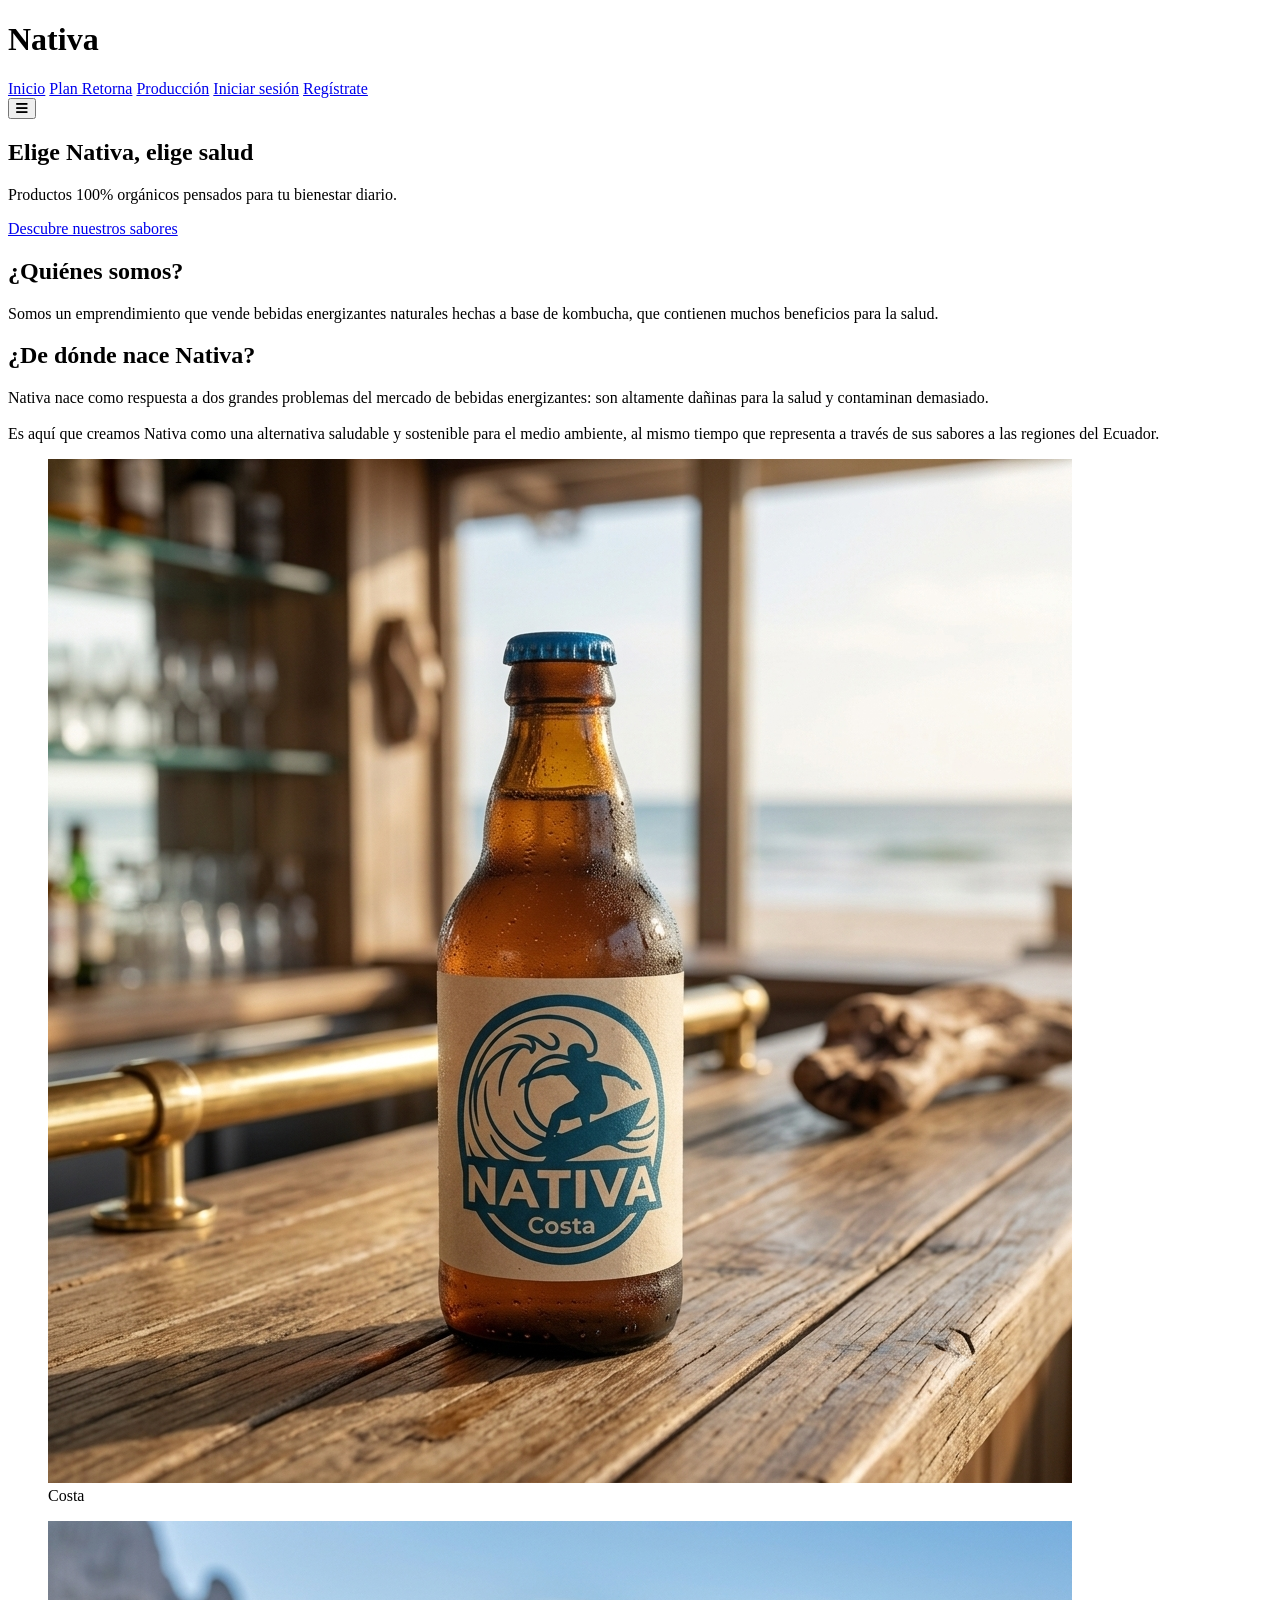
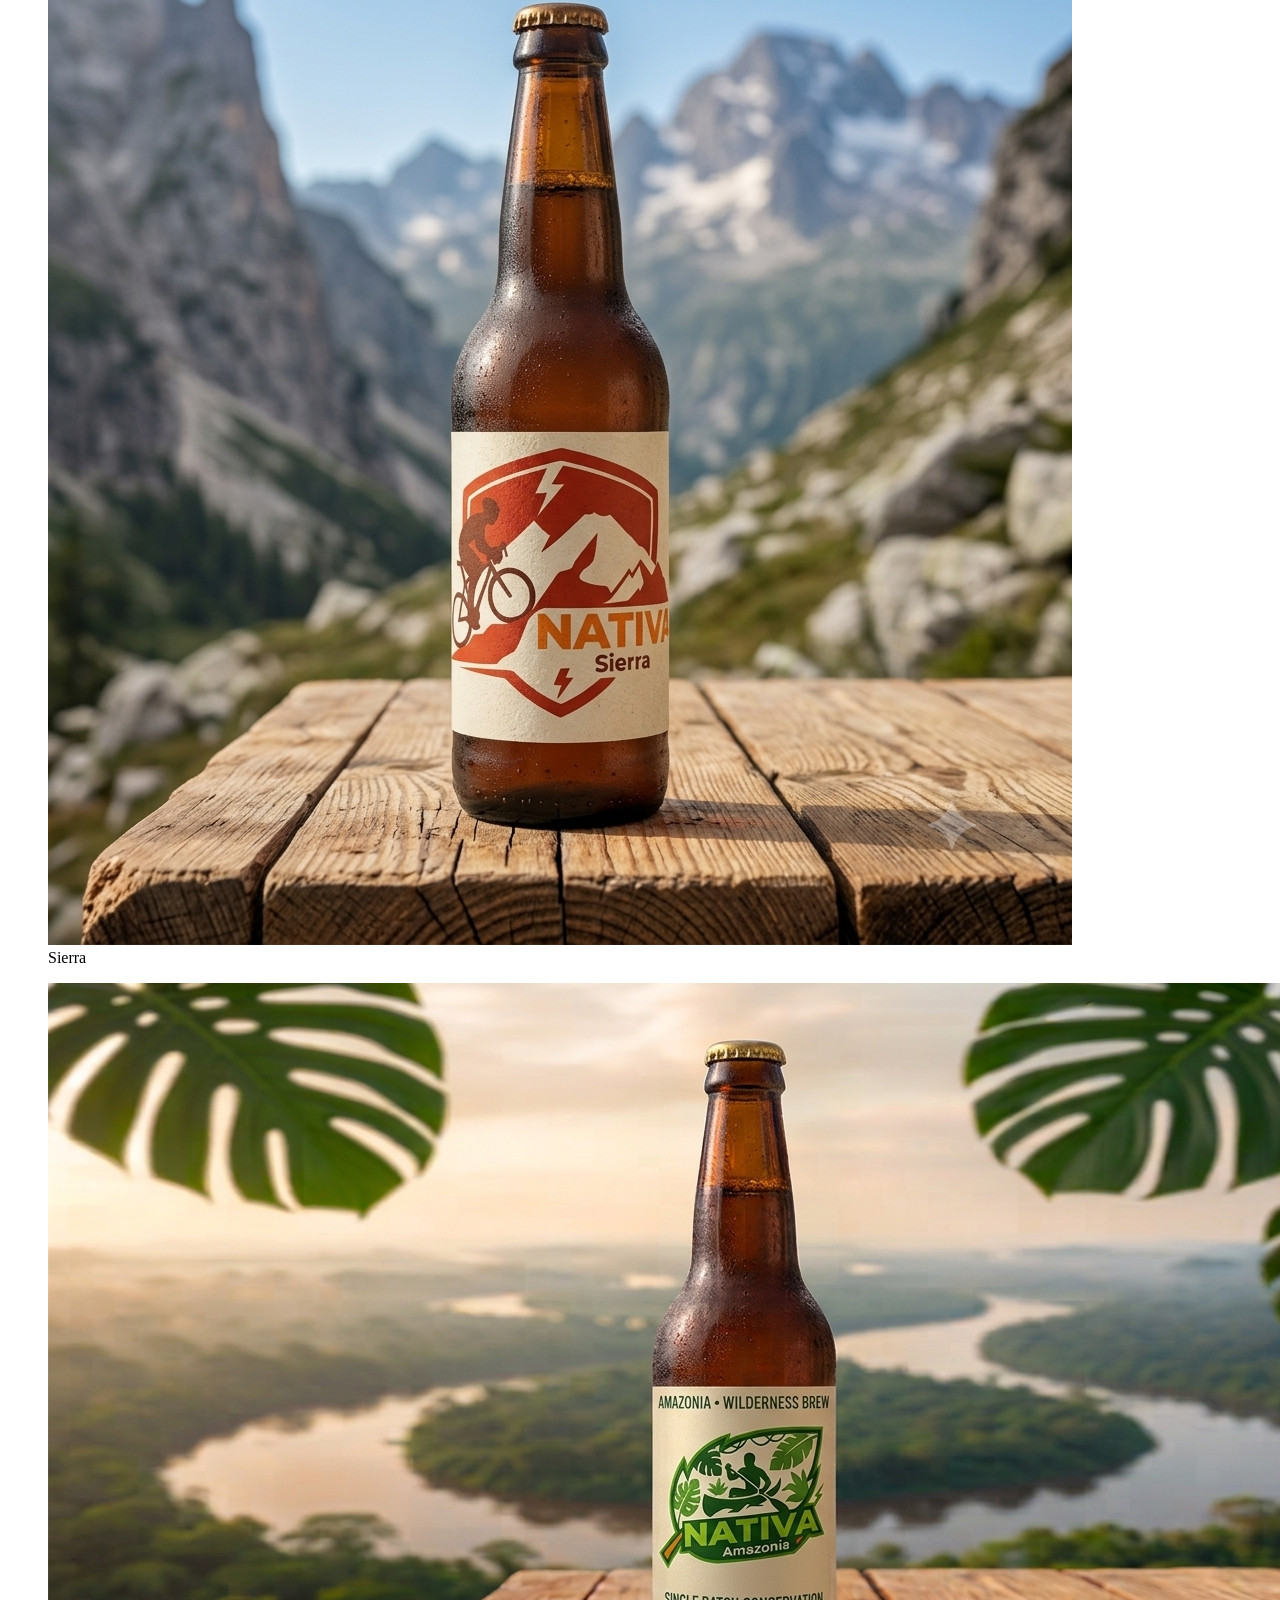
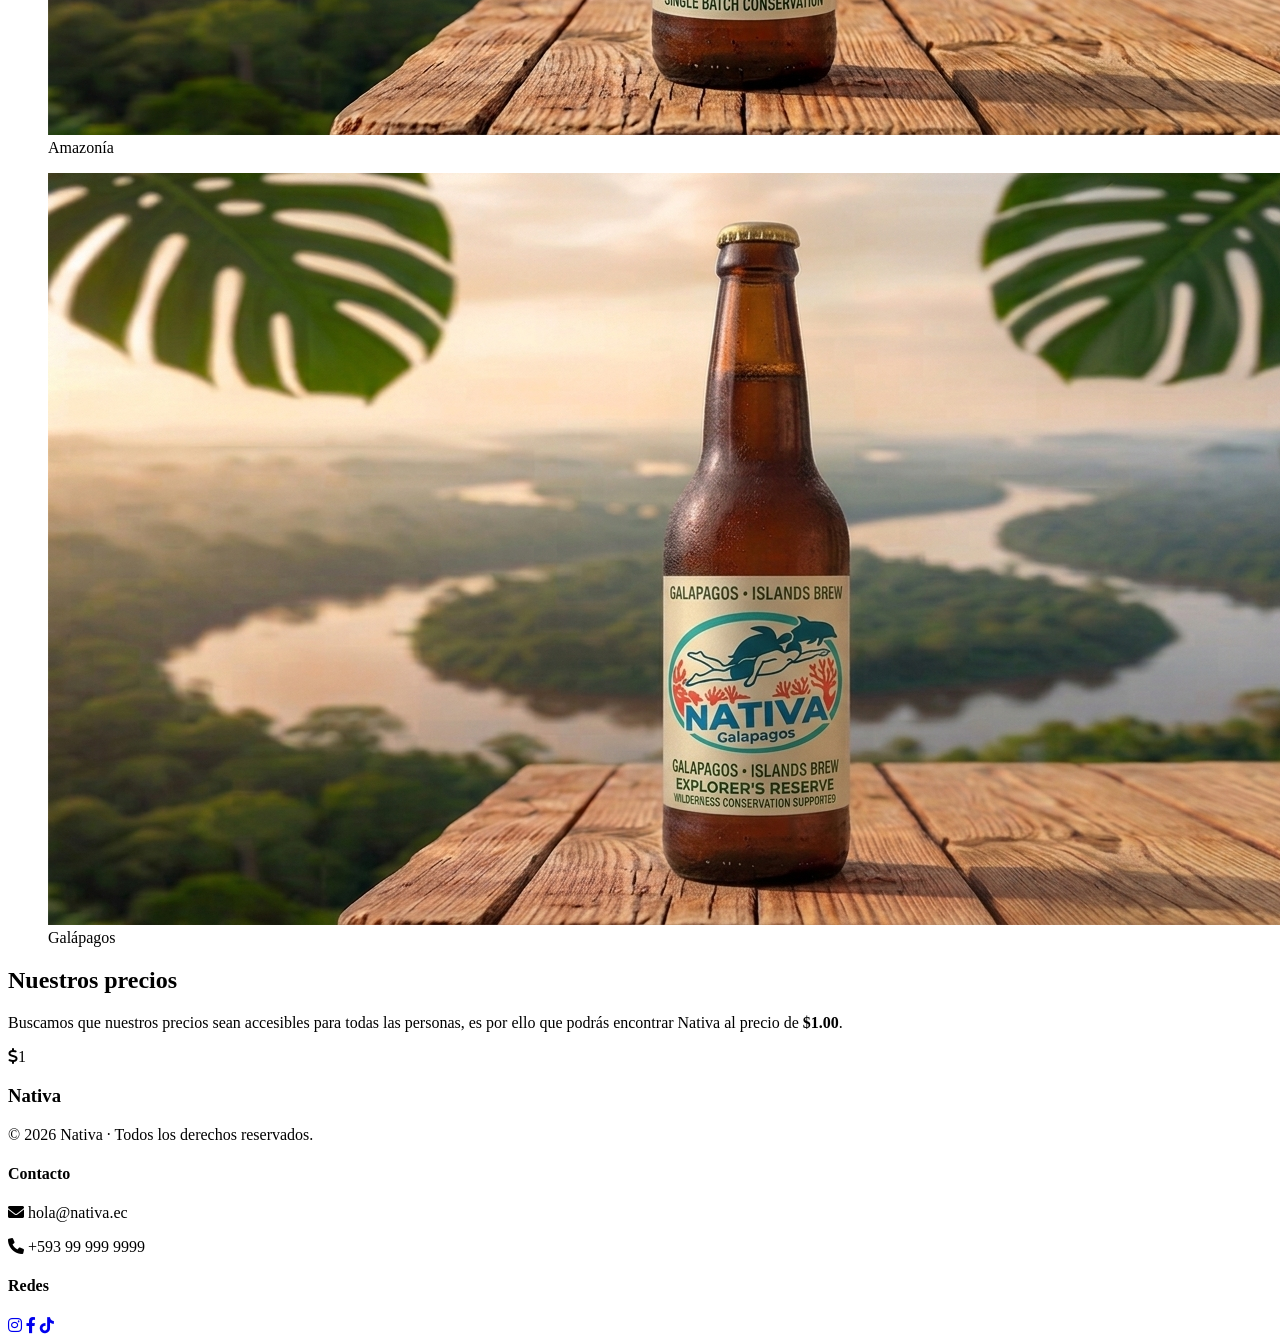
==== docs/index.html @ 1d5a7b98 "Rename index.html to index.html" ====
<!DOCTYPE html>
<html lang="es">
<head>
  <meta charset="UTF-8" />
  <meta name="viewport" content="width=device-width, initial-scale=1.0"/>
  <title>Nativa · Bebida energética natural</title>

  <link rel="preconnect" href="https://fonts.googleapis.com" />
  <link rel="preconnect" href="https://fonts.gstatic.com" crossorigin />
  <link href="https://fonts.googleapis.com/css2?family=Playfair+Display:ital,wght@0,600;0,700;1,600&family=Poppins:wght@300;400;500;600;700&display=swap" rel="stylesheet" />

  <link rel="stylesheet" href="https://cdnjs.cloudflare.com/ajax/libs/font-awesome/6.0.0-beta3/css/all.min.css" />

  <link rel="stylesheet" href="styles.css" />
</head>
<body>

  <header class="header">
    <div class="container header__inner">
      <h1 class="logo">Nativa</h1>
      <nav class="nav">
        <a href="../Pag-principal-NATIVA/index.html">Inicio</a>
        <a href="../Sobre-nosotros/planretorna.html">Plan Retorna</a>
        <a href="../Sobre-nosotros/Procesos de produccion.html">Producción</a>
        <a href="../Logicas/procesar_login.php">Iniciar sesión</a>
        <a href="../Logicas/procesar_registro.php" class="btn btn--registro">Regístrate</a>
      </nav>
      <button class="nav-toggle" aria-label="Abrir menú">
        <i class="fas fa-bars"></i>
      </button>
    </div>
  </header>

  <section class="hero">
    <div class="container hero__content">
      <h2 class="hero__title">Elige Nativa, elige salud</h2>
      <p class="hero__sub">
        Productos 100% orgánicos pensados para tu bienestar diario.
      </p>
      <a href="#sabores" class="btn btn--hero">Descubre nuestros sabores</a>
    </div>
  </section>

  <section class="quienes">
    <div class="container">
      <div class="card card--centered">
        <h2 class="card__title">¿Quiénes somos?</h2>
        <p class="card__text">
          Somos un emprendimiento que vende bebidas energizantes naturales hechas a base de kombucha,
          que contienen muchos beneficios para la salud.
        </p>
      </div>
    </div>
  </section>

  <section class="origen-galeria" id="sabores">
    <div class="container">
      <div class="row">
        
        <div class="col origen">
          <div class="card card--origen">
            <h2 class="card__title">¿De dónde nace Nativa?</h2>
            <p class="card__text">
              Nativa nace como respuesta a dos grandes problemas del mercado de bebidas energizantes:
              son altamente dañinas para la salud y contaminan demasiado.
              <br /><br />
              Es aquí que creamos Nativa como una alternativa saludable y sostenible para el medio ambiente,
              al mismo tiempo que representa a través de sus sabores a las regiones del Ecuador.
            </p>
          </div>
        </div>

        
        <div class="col galeria-acordeon">
          <div class="acordeon">
            
            <figure class="acordeon__item">
              <img src="../Images/nativa.costa.png" alt="Costa" />
              <figcaption class="acordeon__caption">Costa</figcaption>
            </figure>
            <figure class="acordeon__item">
              <img src="../Images/nativa.sierra.png" alt="Sierra" />
              <figcaption class="acordeon__caption">Sierra</figcaption>
            </figure>
            <figure class="acordeon__item">
              <img src="../Images/nativa.amazonia.png" alt="Amazonía" />
              <figcaption class="acordeon__caption">Amazonía</figcaption>
            </figure>
            <figure class="acordeon__item">
              <img src="../Images/nativa.galapagos.png" alt="Galápagos" />
              <figcaption class="acordeon__caption">Galápagos</figcaption>
            </figure>
          </div>
        </div>
      </div>
    </div>
  </section>

  <section class="precios">
    <div class="container">
      <div class="card card--precios">
        <h2 class="card__title">Nuestros precios</h2>
        <p class="card__text">
          Buscamos que nuestros precios sean accesibles para todas las personas,
          es por ello que podrás encontrar Nativa al precio de <strong>$1.00</strong>.
        </p>
        <div class="precios__icono">
          <i class="fas fa-dollar-sign"></i><span>1</span>
        </div>
      </div>
    </div>
  </section>

  <footer class="footer">
    <div class="container footer__inner">
      <div class="footer__col">
        <h3 class="footer__logo">Nativa</h3>
        <p class="footer__copy">
          &copy; 2026 Nativa · Todos los derechos reservados.
        </p>
      </div>
      <div class="footer__col">
        <h4>Contacto</h4>
        <p><i class="fas fa-envelope"></i> hola@nativa.ec</p>
        <p><i class="fas fa-phone"></i> +593 99 999 9999</p>
      </div>
      <div class="footer__col">
        <h4>Redes</h4>
        <div class="footer__social">
          <a href="#"><i class="fab fa-instagram"></i></a>
          <a href="#"><i class="fab fa-facebook-f"></i></a>
          <a href="#"><i class="fab fa-tiktok"></i></a>
        </div>
      </div>
    </div>
  </footer>

  <script>
    const toggle = document.querySelector('.nav-toggle');
    const nav = document.querySelector('.nav');
    toggle?.addEventListener('click', () => {
      nav.classList.toggle('nav--open');
    });
  </script>
</body>
</html>
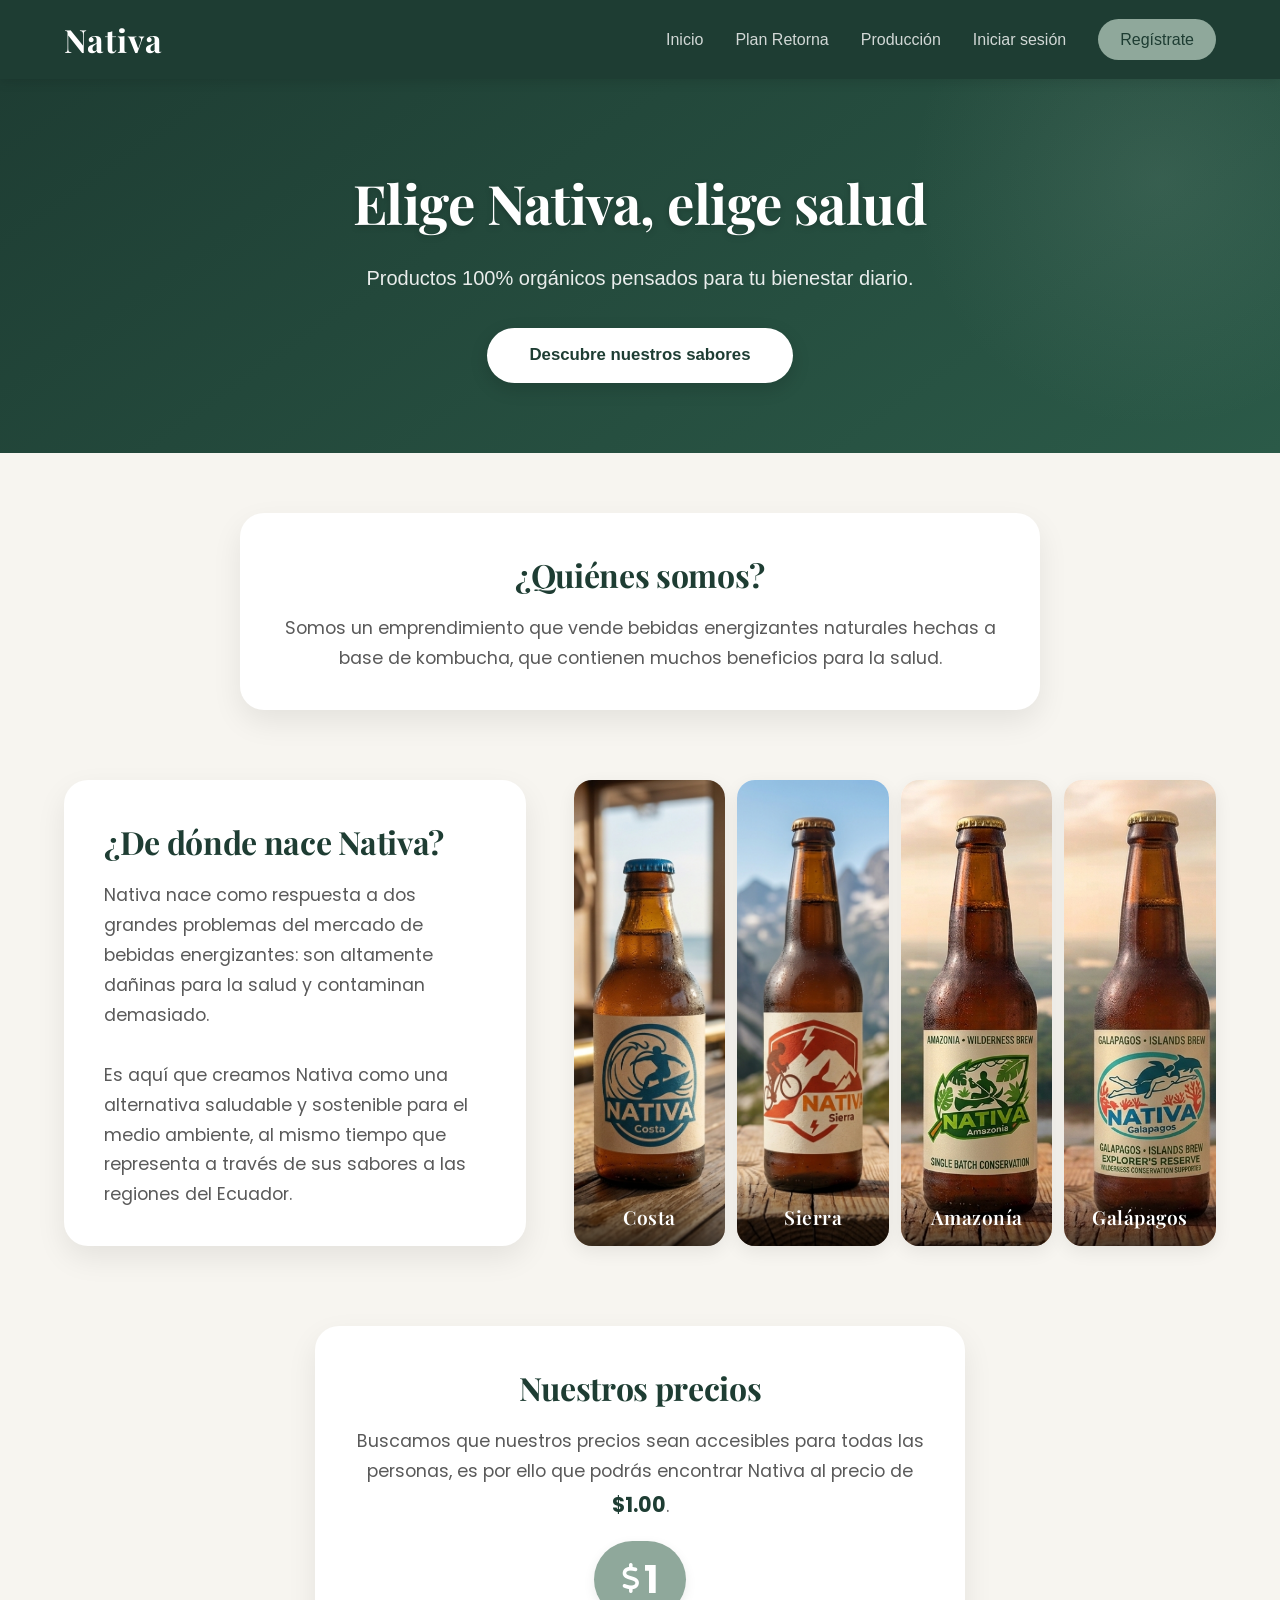
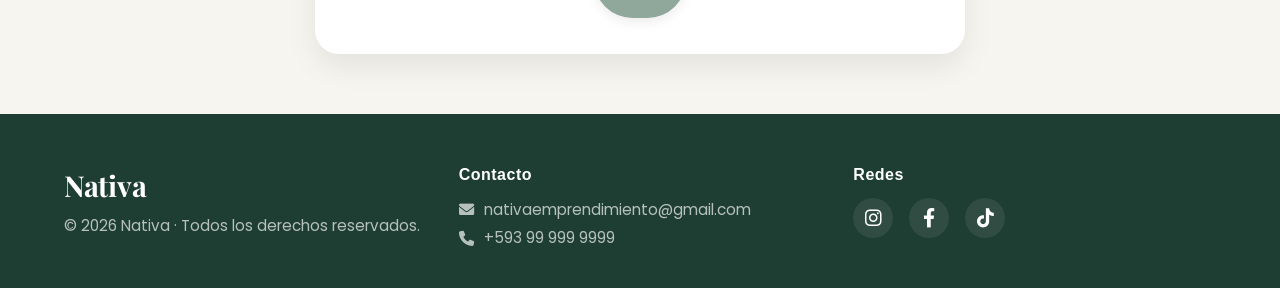
==== commit ea2ac739: "Update contact email in footer" ====
--- a/docs/index.html
+++ b/docs/index.html
@@ -121,7 +121,7 @@
       </div>
       <div class="footer__col">
         <h4>Contacto</h4>
-        <p><i class="fas fa-envelope"></i> hola@nativa.ec</p>
+        <p><i class="fas fa-envelope"></i>nativaemprendimiento@gmail.com</p>
         <p><i class="fas fa-phone"></i> +593 99 999 9999</p>
       </div>
       <div class="footer__col">
--- a/docs/styles.css
+++ b/docs/styles.css
@@ -0,0 +1,653 @@
+/* ============================================
+   VARIABLES
+   ============================================ */
+:root {
+  --color-verde-oscuro: #1e3d33;
+  --color-verde-medio: #3a6b5a;
+  --color-verde-claro: #8fa89b;
+  --color-crema: #f7f5f0;
+  --color-blanco: #ffffff;
+  --color-gris: #5a5a5a;
+  --color-gris-claro: #eaeaea;
+  --color-texto: #1f1f1f;
+  --font-serif: 'Playfair Display', serif;
+  --font-sans: 'Poppins', sans-serif;
+  --shadow-card: 0 12px 30px rgba(0, 0, 0, 0.08);
+  --shadow-hover: 0 18px 40px rgba(0, 0, 0, 0.14);
+  --radius: 24px;
+  --transition: 0.35s cubic-bezier(0.25, 0.46, 0.45, 0.94);
+}
+
+/* ============================================
+   RESET & BASE
+   ============================================ */
+* {
+  margin: 0;
+  padding: 0;
+  box-sizing: border-box;
+}
+
+html {
+  scroll-behavior: smooth;
+}
+
+body {
+  font-family: var(--font-sans);
+  font-weight: 400;
+  color: var(--color-texto);
+  background-color: var(--color-crema);
+  line-height: 1.6;
+}
+
+img {
+  max-width: 100%;
+  height: auto;
+  display: block;
+}
+
+a {
+  text-decoration: none;
+  color: inherit;
+}
+
+ul {
+  list-style: none;
+}
+
+.container {
+  max-width: 1200px;
+  margin: 0 auto;
+  padding: 0 24px;
+}
+
+/* ============================================
+   TIPOGRAFÍA COMÚN
+   ============================================ */
+h1, h2, h3, h4 {
+  font-family: var(--font-serif);
+  font-weight: 700;
+  letter-spacing: -0.01em;
+}
+
+/* ============================================
+   HEADER
+   ============================================ */
+.header {
+  background-color: var(--color-verde-oscuro);
+  padding: 14px 0;
+  position: sticky;
+  top: 0;
+  z-index: 100;
+  box-shadow: 0 2px 12px rgba(0, 0, 0, 0.12);
+}
+
+.header__inner {
+  display: flex;
+  align-items: center;
+  justify-content: space-between;
+}
+
+.logo {
+  font-size: 2rem;
+  font-weight: 700;
+  color: var(--color-blanco);
+  letter-spacing: 1px;
+}
+
+.nav {
+  display: flex;
+  align-items: center;
+  gap: 32px;
+}
+
+.nav a {
+  font-family: var(--font-sans);
+  font-weight: 500;
+  font-size: 1rem;
+  color: rgba(255, 255, 255, 0.8);
+  transition: color var(--transition);
+  position: relative;
+}
+
+.nav a::after {
+  content: '';
+  position: absolute;
+  bottom: -4px;
+  left: 0;
+  width: 0%;
+  height: 2px;
+  background-color: var(--color-verde-claro);
+  transition: width var(--transition);
+}
+
+.nav a:hover {
+  color: var(--color-blanco);
+}
+.nav a:hover::after {
+  width: 100%;
+}
+
+.btn--registro {
+  background-color: var(--color-verde-claro);
+  color: var(--color-verde-oscuro) !important;
+  padding: 8px 22px;
+  border-radius: 40px;
+  font-weight: 600;
+  transition: background var(--transition), transform 0.2s;
+}
+.btn--registro:hover {
+  background-color: #b8cfc2;
+  transform: scale(1.04);
+}
+.btn--registro::after {
+  display: none !important;
+}
+
+/* Toggle móvil */
+.nav-toggle {
+  display: none;
+  background: none;
+  border: none;
+  color: var(--color-blanco);
+  font-size: 1.8rem;
+  cursor: pointer;
+}
+
+/* ============================================
+   HERO
+   ============================================ */
+.hero {
+  background: linear-gradient(145deg, var(--color-verde-oscuro) 0%, #2b5a48 100%);
+  padding: 80px 0 70px;
+  text-align: center;
+  color: var(--color-blanco);
+  position: relative;
+  overflow: hidden;
+}
+
+.hero::before {
+  content: '';
+  position: absolute;
+  top: -40%;
+  right: -10%;
+  width: 500px;
+  height: 500px;
+  background: radial-gradient(circle, rgba(143, 168, 155, 0.15) 0%, transparent 70%);
+  border-radius: 50%;
+  pointer-events: none;
+}
+
+.hero__content {
+  position: relative;
+  z-index: 2;
+}
+
+.hero__title {
+  font-size: 3.4rem;
+  font-weight: 700;
+  margin-bottom: 16px;
+  text-shadow: 0 2px 6px rgba(0, 0, 0, 0.2);
+}
+
+.hero__sub {
+  font-size: 1.25rem;
+  font-weight: 300;
+  max-width: 620px;
+  margin: 0 auto 34px;
+  opacity: 0.9;
+}
+
+.btn--hero {
+  display: inline-block;
+  background-color: var(--color-blanco);
+  color: var(--color-verde-oscuro);
+  font-weight: 600;
+  padding: 14px 42px;
+  border-radius: 50px;
+  font-size: 1.05rem;
+  box-shadow: 0 6px 18px rgba(0, 0, 0, 0.15);
+  transition: background var(--transition), transform 0.2s, box-shadow 0.3s;
+}
+.btn--hero:hover {
+  background-color: var(--color-crema);
+  transform: translateY(-3px);
+  box-shadow: 0 12px 28px rgba(0, 0, 0, 0.25);
+}
+
+/* ============================================
+   CARDS (reutilizable)
+   ============================================ */
+.card {
+  background-color: var(--color-blanco);
+  border-radius: var(--radius);
+  padding: 36px 40px;
+  box-shadow: var(--shadow-card);
+  transition: box-shadow var(--transition), transform 0.3s;
+}
+.card:hover {
+  box-shadow: var(--shadow-hover);
+  transform: translateY(-4px);
+}
+
+.card--centered {
+  text-align: center;
+  max-width: 800px;
+  margin: 0 auto;
+}
+
+.card__title {
+  font-size: 2rem;
+  color: var(--color-verde-oscuro);
+  margin-bottom: 14px;
+  font-weight: 700;
+}
+
+.card__text {
+  font-size: 1.1rem;
+  color: var(--color-gris);
+  line-height: 1.7;
+}
+
+/* ============================================
+   QUIÉNES SOMOS
+   ============================================ */
+.quienes {
+  padding: 60px 0 30px;
+}
+
+/* ============================================
+   ORIGEN + ACORDEÓN (GALERÍA)
+   ============================================ */
+.origen-galeria {
+  padding: 40px 0 60px;
+}
+
+.row {
+  display: flex;
+  gap: 48px;
+  align-items: stretch;
+  flex-wrap: wrap;
+}
+
+.col {
+  flex: 1 1 300px;
+}
+
+.origen .card {
+  height: 100%;
+}
+
+/* --- ACORDEÓN HORIZONTAL --- */
+.galeria-acordeon {
+  flex: 1.5 1 400px; /* Ocupa un poco más de espacio */
+}
+
+.acordeon {
+  display: flex;
+  gap: 12px;
+  height: 100%;
+  min-height: 260px;
+  align-items: stretch;
+}
+
+.acordeon__item {
+  flex: 1;
+  position: relative;
+  border-radius: 18px;
+  overflow: hidden;
+  box-shadow: 0 6px 18px rgba(0, 0, 0, 0.07);
+  transition: flex var(--transition), box-shadow var(--transition);
+  cursor: pointer;
+  background-color: var(--color-blanco);
+  min-width: 60px; /* para que no desaparezca en móvil */
+}
+
+.acordeon__item img {
+  width: 100%;
+  height: 100%;
+  object-fit: cover;
+  transition: filter 0.4s;
+}
+
+.acordeon__item:hover {
+  flex: 3;
+  box-shadow: 0 12px 30px rgba(0, 0, 0, 0.2);
+  z-index: 2;
+}
+
+.acordeon__item:hover img {
+  filter: brightness(1.05) contrast(1.03);
+}
+
+.acordeon__caption {
+  position: absolute;
+  bottom: 0;
+  left: 0;
+  right: 0;
+  background: linear-gradient(transparent, rgba(0, 0, 0, 0.65));
+  color: var(--color-blanco);
+  font-family: var(--font-serif);
+  font-weight: 600;
+  font-size: 1.2rem;
+  padding: 30px 16px 14px;
+  text-align: center;
+  letter-spacing: 0.5px;
+  transition: opacity 0.3s;
+  pointer-events: none;
+}
+
+/* En móviles, el acordeón se convierte en grid */
+@media (max-width: 768px) {
+  .acordeon {
+    flex-wrap: wrap;
+    gap: 12px;
+    min-height: auto;
+  }
+  .acordeon__item {
+    flex: 1 1 calc(50% - 6px);
+    min-height: 140px;
+    min-width: 0;
+  }
+  .acordeon__item:hover {
+    flex: 1 1 calc(50% - 6px);
+    transform: scale(1.02);
+    box-shadow: 0 8px 24px rgba(0, 0, 0, 0.15);
+  }
+  .acordeon__caption {
+    font-size: 1rem;
+    padding: 20px 12px 10px;
+  }
+}
+
+@media (max-width: 500px) {
+  .acordeon__item {
+    flex: 1 1 100%;
+    min-height: 120px;
+  }
+  .acordeon__item:hover {
+    flex: 1 1 100%;
+  }
+}
+
+/* ============================================
+   PRECIOS
+   ============================================ */
+.precios {
+  padding: 20px 0 60px;
+}
+
+.card--precios {
+  text-align: center;
+  max-width: 650px;
+  margin: 0 auto;
+  position: relative;
+  overflow: hidden;
+}
+
+.card--precios .card__text strong {
+  color: var(--color-verde-oscuro);
+  font-weight: 700;
+  font-size: 1.3rem;
+}
+
+.precios__icono {
+  margin-top: 18px;
+  display: inline-flex;
+  align-items: center;
+  gap: 4px;
+  background-color: var(--color-verde-claro);
+  color: var(--color-blanco);
+  font-size: 2.4rem;
+  font-weight: 700;
+  padding: 8px 28px;
+  border-radius: 60px;
+  box-shadow: 0 4px 12px rgba(0, 0, 0, 0.08);
+}
+.precios__icono i {
+  font-size: 1.8rem;
+}
+
+/* ============================================
+   FOOTER
+   ============================================ */
+.footer {
+  background-color: var(--color-verde-oscuro);
+  color: rgba(255, 255, 255, 0.85);
+  padding: 48px 0 34px;
+}
+
+.footer__inner {
+  display: flex;
+  flex-wrap: wrap;
+  justify-content: space-between;
+  gap: 32px;
+}
+
+.footer__col {
+  flex: 1 1 180px;
+}
+
+.footer__logo {
+  font-family: var(--font-serif);
+  font-size: 1.8rem;
+  font-weight: 700;
+  color: var(--color-blanco);
+  margin-bottom: 6px;
+}
+
+.footer__copy {
+  font-size: 0.9rem;
+  opacity: 0.7;
+  margin-top: 4px;
+}
+
+.footer__col h4 {
+  font-family: var(--font-sans);
+  font-weight: 600;
+  font-size: 1rem;
+  color: var(--color-blanco);
+  margin-bottom: 10px;
+  letter-spacing: 0.5px;
+}
+
+.footer__col p {
+  font-size: 0.95rem;
+  margin-bottom: 4px;
+  display: flex;
+  align-items: center;
+  gap: 10px;
+  opacity: 0.8;
+}
+
+.footer__social {
+  display: flex;
+  gap: 16px;
+}
+.footer__social a {
+  display: inline-flex;
+  align-items: center;
+  justify-content: center;
+  width: 40px;
+  height: 40px;
+  background-color: rgba(255, 255, 255, 0.08);
+  border-radius: 50%;
+  color: var(--color-blanco);
+  font-size: 1.2rem;
+  transition: background var(--transition), transform 0.2s;
+}
+.footer__social a:hover {
+  background-color: var(--color-verde-claro);
+  transform: translateY(-3px);
+}
+
+/* ============================================
+   RESPONSIVE GENERAL
+   ============================================ */
+@media (max-width: 900px) {
+  .row {
+    flex-direction: column;
+    gap: 32px;
+  }
+}
+
+@media (max-width: 768px) {
+  .nav {
+    display: none;
+    flex-direction: column;
+    background: var(--color-verde-oscuro);
+    position: absolute;
+    top: 100%;
+    left: 0;
+    right: 0;
+    padding: 24px 28px;
+    gap: 20px;
+    border-top: 1px solid rgba(255, 255, 255, 0.1);
+  }
+  .nav--open {
+    display: flex;
+  }
+  .nav-toggle {
+    display: block;
+  }
+
+  .hero__title {
+    font-size: 2.4rem;
+  }
+  .hero__sub {
+    font-size: 1rem;
+  }
+
+  .card {
+    padding: 28px 20px;
+  }
+  .card__title {
+    font-size: 1.7rem;
+  }
+  .card__text {
+    font-size: 1rem;
+  }
+
+  .footer__inner {
+    flex-direction: column;
+    align-items: center;
+    text-align: center;
+  }
+  .footer__social {
+    justify-content: center;
+  }
+  .footer__col p {
+    justify-content: center;
+  }
+}
+
+
+.login-body {
+  background-color: #0f382c;
+  color: #ffffff;
+  min-height: 100vh;
+  display: flex;
+  justify-content: center;
+  align-items: center;
+  margin: 0;
+  font-family: system-ui, -apple-system, sans-serif;
+}
+
+.login-container {
+  width: 100%;
+  max-width: 400px;
+  padding: 20px;
+}
+
+.login-card {
+  background-color: #1b4d3e;
+  border-radius: 12px;
+  padding: 2.5rem 2rem;
+  box-shadow: 0 8px 24px rgba(0, 0, 0, 0.25);
+  text-align: center;
+}
+
+.login-card h2 {
+  margin-top: 0;
+  margin-bottom: 0.5rem;
+  color: #ffffff;
+}
+
+.login-card .subtitle {
+  color: #a3b8b0;
+  font-size: 0.9rem;
+  margin-bottom: 1.5rem;
+}
+
+.form-nativa .input-group {
+  text-align: left;
+  margin-bottom: 1.2rem;
+}
+
+.form-nativa label {
+  display: block;
+  font-size: 0.85rem;
+  margin-bottom: 0.4rem;
+  color: #d1e0d9;
+}
+
+.form-nativa input {
+  width: 100%;
+  padding: 12px;
+  border: 1px solid #2d6a56;
+  border-radius: 6px;
+  background-color: #0f382c;
+  color: #ffffff;
+  box-sizing: border-box;
+  font-size: 0.95rem;
+}
+
+.form-nativa input:focus {
+  outline: none;
+  border-color: #82c99b;
+}
+
+.btn-primary {
+  width: 100%;
+  padding: 12px;
+  background-color: #82c99b;
+  color: #0f382c;
+  border: none;
+  border-radius: 6px;
+  font-weight: bold;
+  font-size: 1rem;
+  cursor: pointer;
+  transition: background-color 0.2s ease;
+  margin-top: 0.5rem;
+}
+
+.btn-primary:hover {
+  background-color: #6eb788;
+}
+
+.alert-error {
+  background-color: rgba(231, 76, 60, 0.2);
+  border: 1px solid #e74c3c;
+  color: #ff8a80;
+  padding: 10px;
+  border-radius: 6px;
+  font-size: 0.85rem;
+  margin-bottom: 1.2rem;
+}
+
+.card-footer {
+  margin-top: 1.5rem;
+  font-size: 0.85rem;
+}
+
+.card-footer a {
+  color: #82c99b;
+  text-decoration: none;
+}
+
+.card-footer a:hover {
+  text-decoration: underline;
+}
+
+.card-footer .link-back {
+  color: #a3b8b0;
+}
